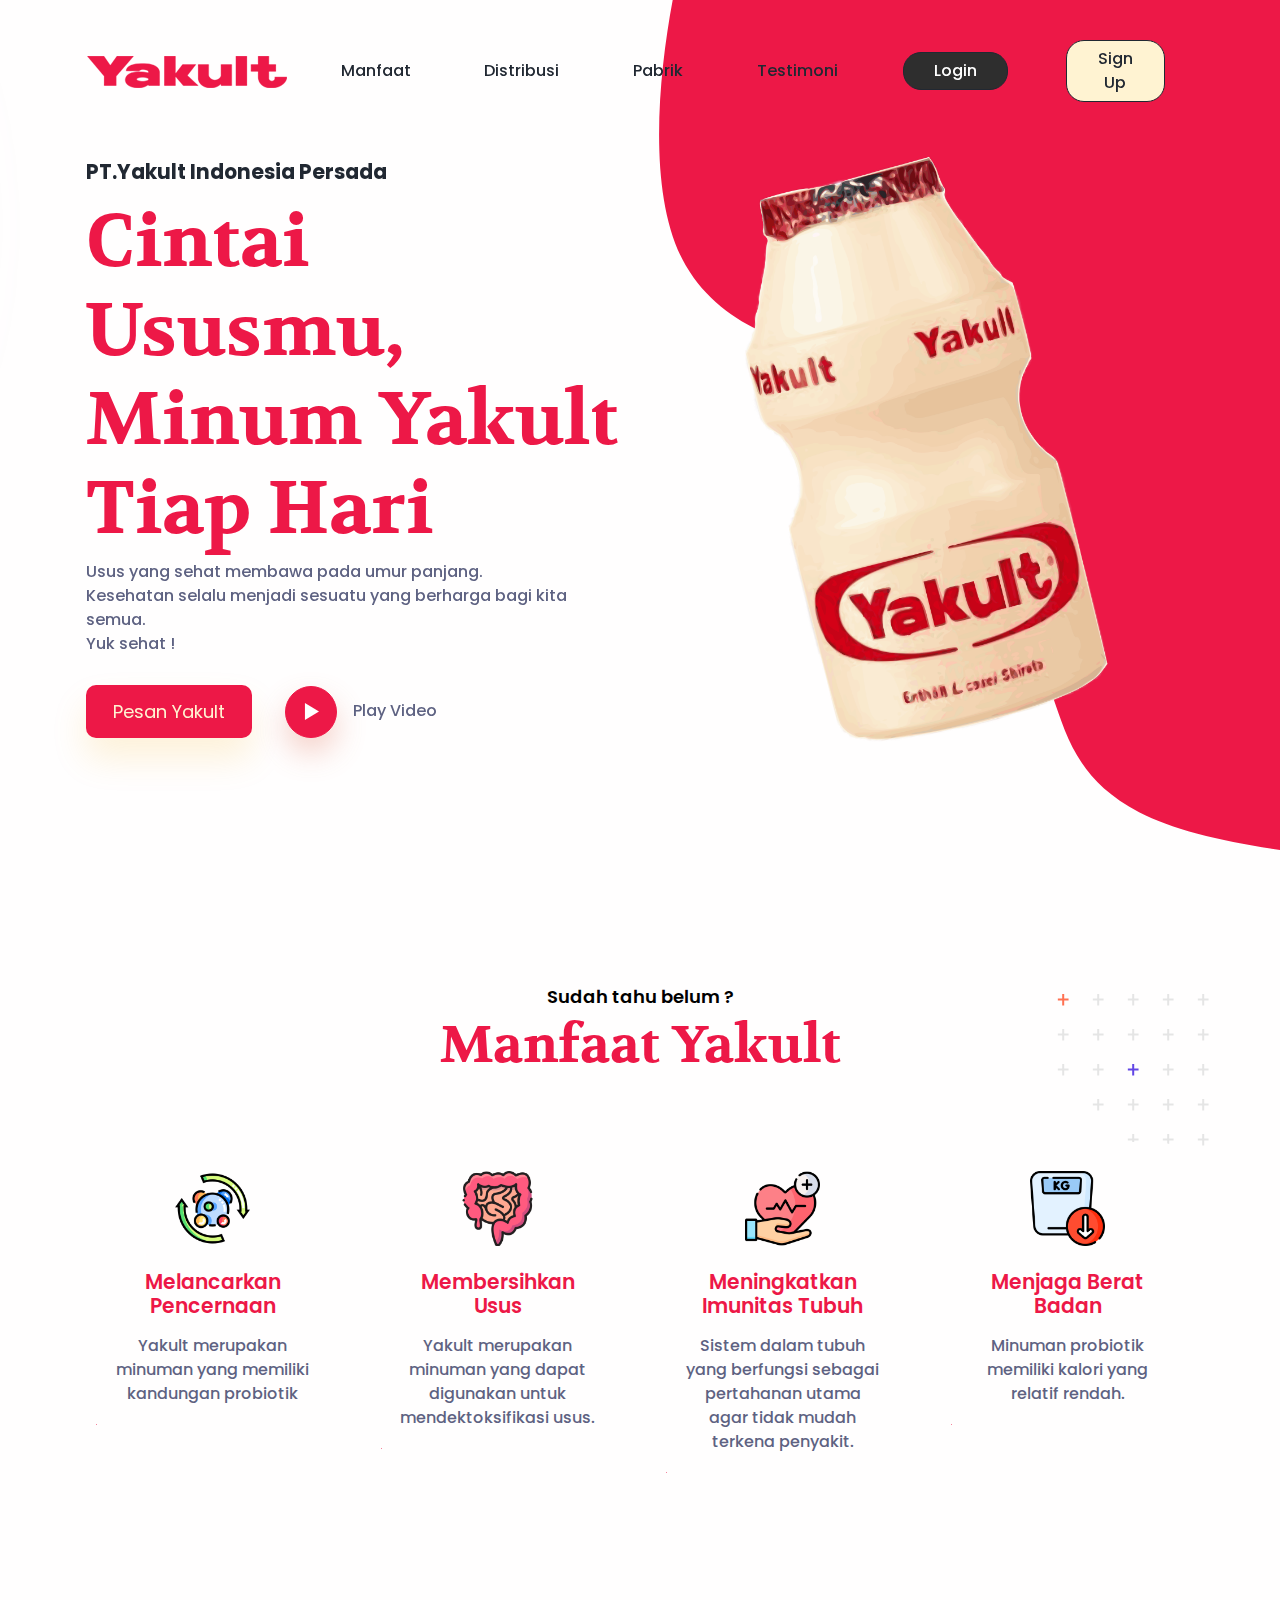
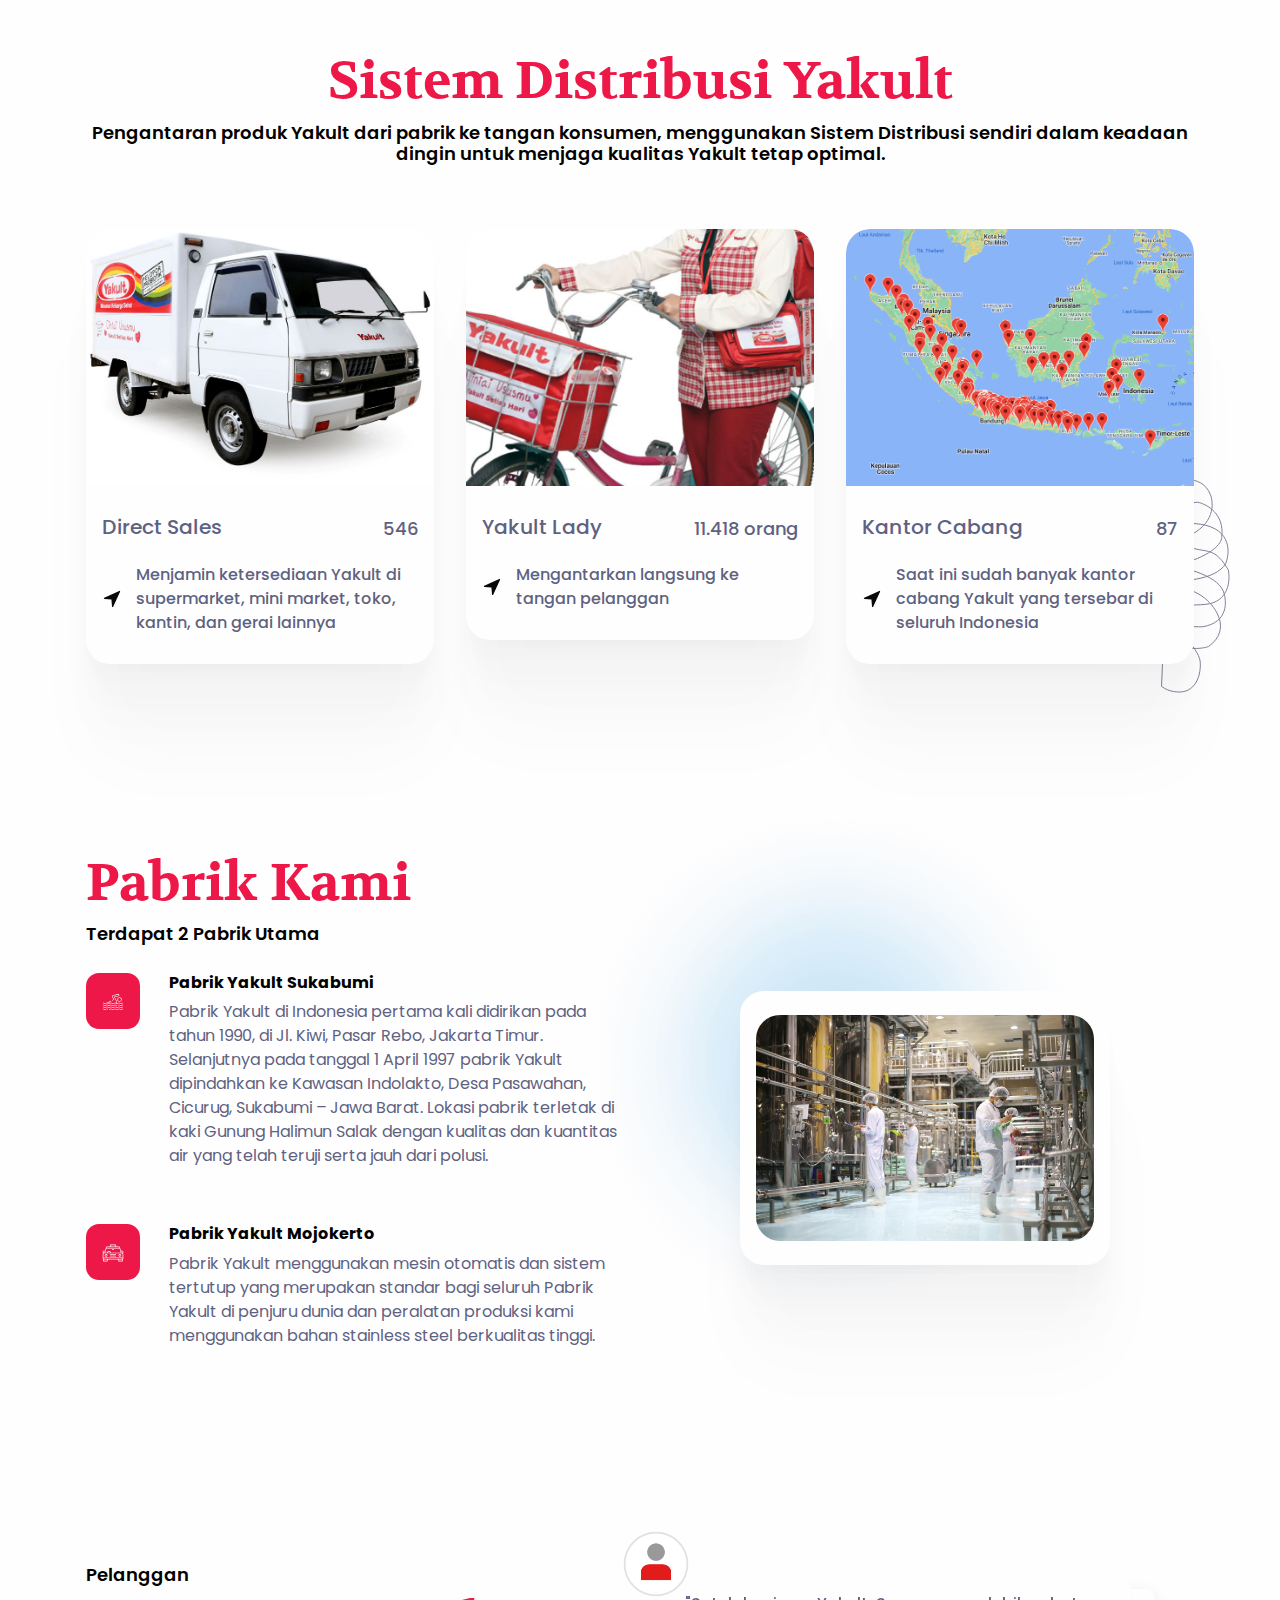
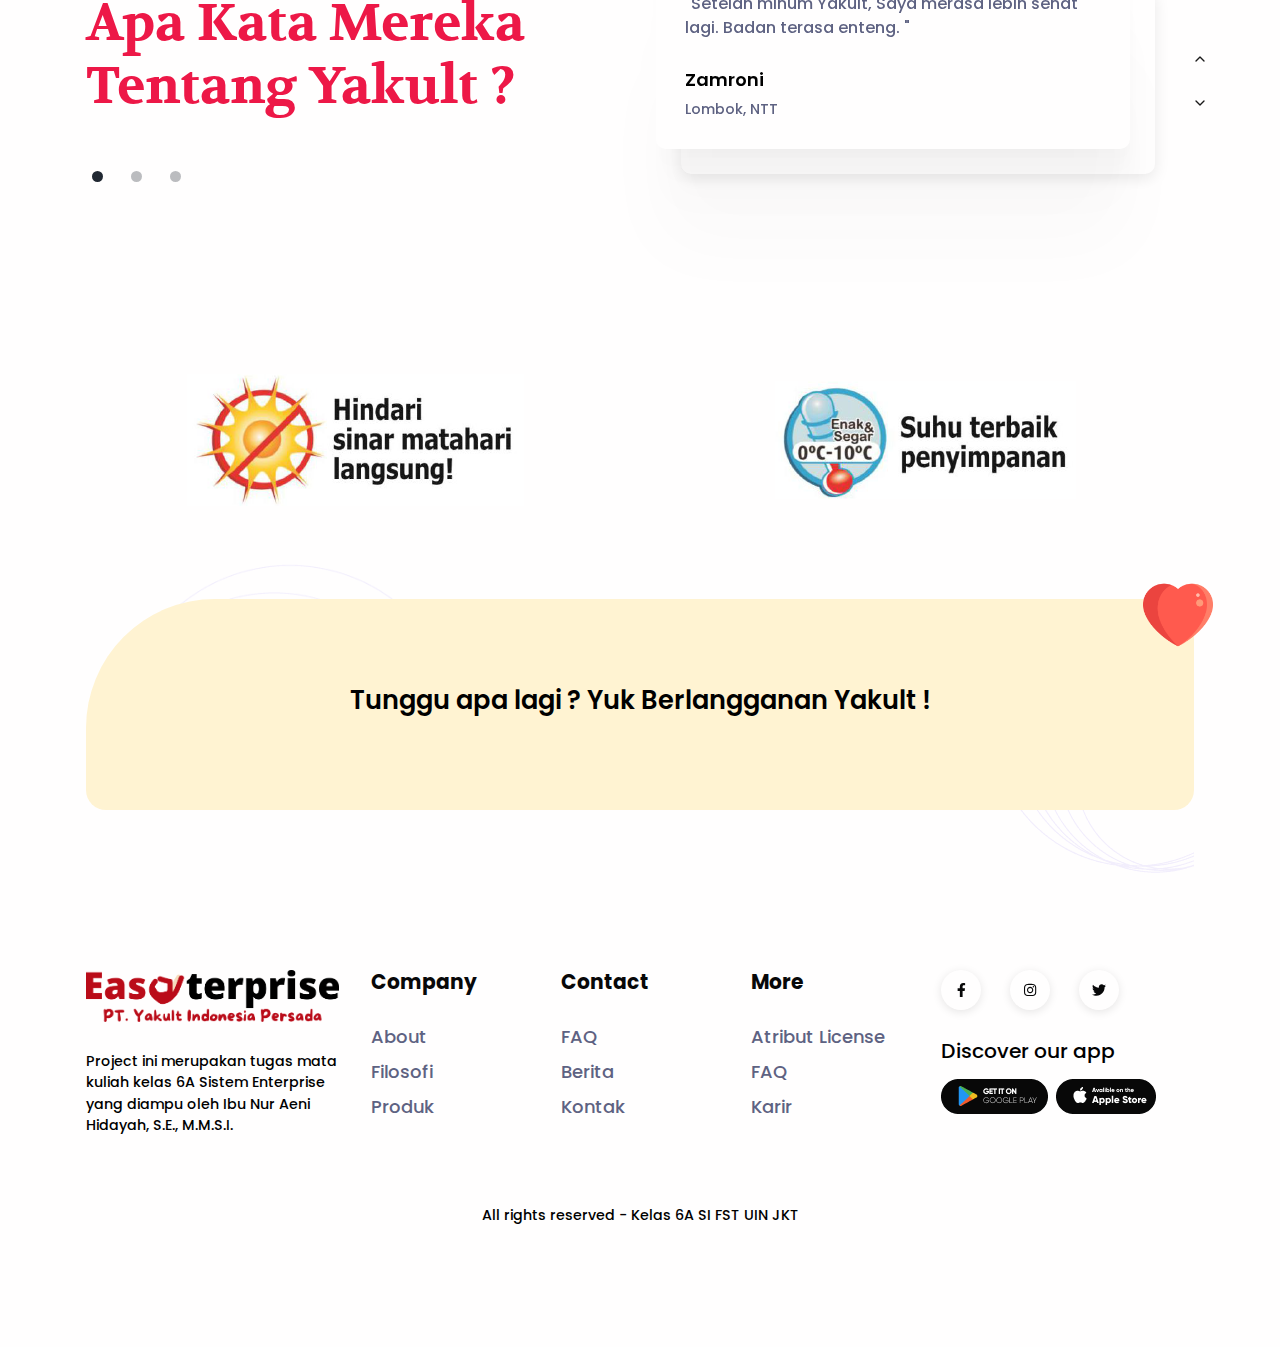
==== index.html @ 3571c94a "first commit" ====
<!DOCTYPE html>
<html lang="en-US" dir="ltr">

  <head>
    <meta charset="utf-8">
    <meta http-equiv="X-UA-Compatible" content="IE=edge">
    <meta name="viewport" content="width=device-width, initial-scale=1">


    <!-- ===============================================-->
    <!--    Document Title-->
    <!-- ===============================================-->
    <title>PT. Yakult Indonesia Persada - Easyterprise</title>


    <!-- ===============================================-->
    <!--    Favicons-->
    <!-- ===============================================-->
    <link rel="apple-touch-icon" sizes="180x180" href="assets/img/favicons/apple-touch-icon.png">
    <link rel="icon" type="image/png" sizes="32x32" href="assets/img/favicons/favicon-32x32.png">
    <link rel="icon" type="image/png" sizes="16x16" href="assets/img/favicons/favicon-16x16.png">
    <link rel="shortcut icon" type="image/x-icon" href="assets/img/favicons/favicon.ico">
    <link rel="manifest" href="assets/img/favicons/manifest.json">
    <meta name="msapplication-TileImage" content="assets/img/favicons/mstile-150x150.png">
    <meta name="theme-color" content="#ffffff">


    <!-- ===============================================-->
    <!--    Stylesheets-->
    <!-- ===============================================-->
    <link href="assets/css/theme.css" rel="stylesheet" />

  </head>


  <body>

    <!-- ===============================================-->
    <!--    Main Content-->
    <!-- ===============================================-->
    <main class="main" id="top">
      <nav class="navbar navbar-expand-lg navbar-light fixed-top py-5 d-block" data-navbar-on-scroll="data-navbar-on-scroll">
        <div class="container"><a class="navbar-brand" href="index.html"><img src="assets/img/yakultlogo.png" height="34" alt="logo" /></a>
          <button class="navbar-toggler" type="button" data-bs-toggle="collapse" data-bs-target="#navbarSupportedContent" aria-controls="navbarSupportedContent" aria-expanded="false" aria-label="Toggle navigation"><span class="navbar-toggler-icon"> </span></button>
          <div class="collapse navbar-collapse border-top border-lg-0 mt-4 mt-lg-0" id="navbarSupportedContent">
            <ul class="navbar-nav ms-auto pt-2 pt-lg-0 font-base align-items-lg-center align-items-start">
              <li class="nav-item px-3 px-xl-4"><a class="nav-link fw-medium" aria-current="page" href="#service">Manfaat</a></li>
              <li class="nav-item px-3 px-xl-4"><a class="nav-link fw-medium" aria-current="page" href="#destination">Distribusi</a></li>
              <li class="nav-item px-3 px-xl-4"><a class="nav-link fw-medium" aria-current="page" href="#booking">Pabrik</a></li>
              <li class="nav-item px-3 px-xl-4"><a class="nav-link fw-medium" aria-current="page" href="#testimonial">Testimoni</a></li>
              <li class="nav-item px-3 px-xl-4"><a class="btn btn-primary-invert2 btn-outline-dark order-1 order-lg-0 fw-medium" href="#!">Login</a></li>              
              <li class="nav-item px-3 px-xl-4"><a class="btn btn-primary-invert btn-outline-dark order-1 order-lg-0 fw-medium" href="#!">Sign Up</a></li>
              <!-- <li class="nav-item dropdown px-3 px-lg-0"> <a class="d-inline-block ps-0 py-2 pe-3 text-decoration-none dropdown-toggle fw-medium" href="#" id="navbarDropdown" role="button" data-bs-toggle="dropdown" aria-expanded="false">EN</a> -->
                <ul class="dropdown-menu dropdown-menu-end border-0 shadow-lg" style="border-radius:0.3rem;" aria-labelledby="navbarDropdown">
                  <li><a class="dropdown-item" href="#!">EN</a></li>
                  <li><a class="dropdown-item" href="#!">BN</a></li>
                </ul>
              </li>
            </ul>
          </div>
        </div>
      </nav>
      <section style="padding-top: 7rem;">
        <div class="bg-holder" style="background-image:url(assets/img/hero/hero-bg.svg);">
        </div>
        <!--/.bg-holder-->

        <div class="container">
          <div class="row align-items-center">
            <div class="col-md-5 col-lg-6 order-0 order-md-1 text-end"><img class="pt-7 pt-md-0 hero-img" src="assets/img/hero/yakult-hero2.png" alt="hero-header" /></div>
            <div class="col-md-7 col-lg-6 text-md-start text-center py-6">
              <h4 class="fw-bold text-dark mb-3">PT.Yakult Indonesia Persada</h4>
              <h1 class="hero-title">Cintai Ususmu, Minum Yakult Tiap Hari</h1>
              <p class="mb-4 fw-medium">Usus yang sehat membawa pada umur panjang.<br class="d-none d-xl-block" />Kesehatan selalu menjadi sesuatu yang berharga bagi kita semua.<br class="d-none d-xl-block" />Yuk sehat !</p>
              <div class="text-center text-md-start"> <a class="btn btn-primary btn-lg me-md-4 mb-3 mb-md-0 border-0 primary-btn-shadow" href="#!" role="button">Pesan Yakult</a>
                <div class="w-100 d-block d-md-none"></div><a href="#!" role="button" data-bs-toggle="modal" data-bs-target="#popupVideo"><span class="btn btn-danger round-btn-lg rounded-circle me-3 danger-btn-shadow"> <img src="assets/img/hero/play.svg" width="15" alt="paly"/></span></a><span class="fw-medium">Play Video</span>
                <div class="modal fade" id="popupVideo" tabindex="-1" aria-labelledby="popupVideo" aria-hidden="true">
                  <div class="modal-dialog modal-dialog-centered modal-lg">
                    <div class="modal-content">
                      <iframe class="rounded" style="width:100%;max-height:500px;" height="500px" src="https://www.youtube.com/embed/HJiXxdg0UJM" title="YouTube video player" allow="accelerometer; autoplay; clipboard-write; encrypted-media; gyroscope; picture-in-picture" allowfullscreen="allowfullscreen"></iframe>
                    </div>
                  </div>
                </div>
              </div>
            </div>
          </div>
        </div>
      </section>


      <!-- ============================================-->
      <!-- <section> begin ============================-->
      <section class="pt-5 pt-md-9" id="service">

        <div class="container">
          <div class="position-absolute z-index--1 end-0 d-none d-lg-block"><img src="assets/img/category/shape.svg" style="max-width: 200px" alt="service" /></div>
          <div class="mb-7 text-center">
            <h5 class="text-secondary">Sudah tahu belum ?</h5>
            <h3 class="fs-xl-10 fs-lg-8 fs-7 fw-bold font-cursive text-capitalize">Manfaat Yakult</h3>
          </div>
          <div class="row">
            <div class="col-lg-3 col-sm-6 mb-6">
              <div class="card service-card shadow-hover rounded-3 text-center align-items-center">
                <div class="card-body p-xxl-5 p-4"> <img src="assets/img/category/icon1.png" width="75" alt="Service" />
                  <h4 class="mb-3"><br>Melancarkan Pencernaan</h4>
                  <p class="mb-0 fw-medium">Yakult merupakan minuman yang memiliki kandungan probiotik</p>
                </div>
              </div>
            </div>
            <div class="col-lg-3 col-sm-6 mb-6">
              <div class="card service-card shadow-hover rounded-3 text-center align-items-center">
                <div class="card-body p-xxl-5 p-4"> <img src="assets/img/category/icon2.png" width="75" alt="Service" />
                  <h4 class="mb-3"><br>Membersihkan Usus</h4>
                  <p class="mb-0 fw-medium">Yakult merupakan minuman yang dapat digunakan untuk mendektoksifikasi usus.</p>
                </div>
              </div>
            </div>
            <div class="col-lg-3 col-sm-6 mb-6">
              <div class="card service-card shadow-hover rounded-3 text-center align-items-center">
                <div class="card-body p-xxl-5 p-4"> <img src="assets/img/category/icon3.png" width="75" alt="Service" />
                  <h4 class="mb-3"><br>Meningkatkan Imunitas Tubuh</h4>
                  <p class="mb-0 fw-medium">Sistem dalam tubuh yang berfungsi sebagai pertahanan utama agar tidak mudah terkena penyakit.</p>
                </div>
              </div>
            </div>
            <div class="col-lg-3 col-sm-6 mb-6">
              <div class="card service-card shadow-hover rounded-3 text-center align-items-center">
                <div class="card-body p-xxl-5 p-4"> <img src="assets/img/category/icon4.png" width="75" alt="Service" />
                  <h4 class="mb-3"><br>Menjaga Berat Badan</h4>
                  <p class="mb-0 fw-medium">Minuman probiotik memiliki kalori yang relatif rendah.</p>
                </div>
              </div>
            </div>
          </div>
        </div><!-- end of .container-->

      </section>
      <!-- <section> close ============================-->
      <!-- ============================================-->




      <!-- ============================================-->
      <!-- <section> begin ============================-->
      <section class="pt-5" id="destination">

        <div class="container">
          <div class="position-absolute start-100 bottom-0 translate-middle-x d-none d-xl-block ms-xl-n4"><img src="assets/img/dest/shape.svg" alt="destination" /></div>
          <div class="mb-7 text-center">
            <h3 class="fs-xl-10 fs-lg-8 fs-7 fw-bold font-cursive text-capitalize">Sistem Distribusi Yakult</h3>
            <h5 class="text-secondary">Pengantaran produk Yakult dari pabrik ke tangan konsumen, menggunakan Sistem Distribusi sendiri dalam keadaan dingin untuk menjaga kualitas Yakult tetap optimal.</h5>
          </div>
          <div class="row">
            <div class="col-md-4 mb-4">
              <div class="card overflow-hidden shadow"> <img class="card-img-top" src="assets/img/dest/dest1.jpg" alt="Rome, Italty" />
                <div class="card-body py-4 px-3">
                  <div class="d-flex flex-column flex-lg-row justify-content-between mb-3">
                    <h4 class="text-secondary fw-medium"><a class="link-900 text-decoration-none stretched-link" href="#!">Direct Sales</a></h4><span class="fs-1 fw-medium">546</span>
                  </div>
                  <div class="d-flex align-items-center"> <img src="assets/img/dest/navigation.svg" style="margin-right: 14px" width="20" alt="navigation" /><span class="fs-0 fw-medium">Menjamin ketersediaan Yakult di supermarket, mini market, toko, kantin, dan gerai lainnya</span></div>
                </div>
              </div>
            </div>
            <div class="col-md-4 mb-4">
              <div class="card overflow-hidden shadow"> <img class="card-img-top" src="assets/img/dest/dest2b.png" alt="London, UK" />
                <div class="card-body py-4 px-3">
                  <div class="d-flex flex-column flex-lg-row justify-content-between mb-3">
                    <h4 class="text-secondary fw-medium"><a class="link-900 text-decoration-none stretched-link" href="#!">Yakult Lady</a></h4><span class="fs-1 fw-medium">11.418 orang</span>
                  </div>
                  <div class="d-flex align-items-center"> <img src="assets/img/dest/navigation.svg" style="margin-right: 14px" width="20" alt="navigation" /><span class="fs-0 fw-medium">Mengantarkan langsung ke tangan pelanggan</span></div>
                </div>
              </div>
            </div>
            <div class="col-md-4 mb-4">
              <div class="card overflow-hidden shadow"> <img class="card-img-top" src="assets/img/dest/dest3b.png" alt="Full Europe" />
                <div class="card-body py-4 px-3">
                  <div class="d-flex flex-column flex-lg-row justify-content-between mb-3">
                    <h4 class="text-secondary fw-medium"><a class="link-900 text-decoration-none stretched-link" href="#!">Kantor Cabang</a></h4><span class="fs-1 fw-medium">87</span>
                  </div>
                  <div class="d-flex align-items-center"> <img src="assets/img/dest/navigation.svg" style="margin-right: 14px" width="20" alt="navigation" /><span class="fs-0 fw-medium">Saat ini sudah banyak kantor cabang Yakult yang tersebar di seluruh Indonesia</span></div>
                </div>
              </div>
            </div>
          </div>
        </div><!-- end of .container-->

      </section>
      <!-- <section> close ============================-->
      <!-- ============================================-->




      <!-- ============================================-->
      <!-- <section> begin ============================-->
      <section id="booking">

        <div class="container">
          <div class="row align-items-center">
            <div class="col-lg-6">
              <div class="mb-4 text-start">
                <h3 class="fs-xl-10 fs-lg-8 fs-7 fw-bold font-cursive text-capitalize">Pabrik Kami</h3>
                <h5 class="text-secondary">Terdapat 2 Pabrik Utama</h5>
              </div>
              <div class="d-flex align-items-start mb-5">
                <div class="bg-danger me-sm-4 me-3 p-3" style="border-radius: 13px"> <img src="assets/img/steps/water-sport.svg" width="22" alt="steps" /></div>
                <div class="flex-1">
                  <h5 class="text-secondary fw-bold fs-0">Pabrik Yakult Sukabumi </h5>
                  <p>Pabrik Yakult di Indonesia pertama kali didirikan pada tahun 1990, di Jl. Kiwi, Pasar Rebo, Jakarta Timur. Selanjutnya pada tanggal 1 April 1997 pabrik Yakult dipindahkan ke Kawasan Indolakto, Desa Pasawahan, Cicurug, Sukabumi – Jawa Barat. Lokasi pabrik terletak di kaki Gunung Halimun Salak dengan kualitas dan kuantitas air yang telah teruji serta jauh dari polusi.</p>
                </div>
              </div>
              <div class="d-flex align-items-start mb-5">
                <div class="bg-danger me-sm-4 me-3 p-3" style="border-radius: 13px"> <img src="assets/img/steps/taxi.svg" width="22" alt="steps" /></div>
                <div class="flex-1">
                  <h5 class="text-secondary fw-bold fs-0">Pabrik Yakult Mojokerto                  </h5>
                  <p>Pabrik Yakult menggunakan mesin otomatis dan sistem tertutup yang merupakan standar bagi seluruh Pabrik Yakult di penjuru dunia dan peralatan produksi kami menggunakan bahan stainless steel berkualitas tinggi.</p>
                </div>
              </div>
            </div>
            <div class="col-lg-6 d-flex justify-content-center align-items-start">
              <div class="card position-relative shadow" style="max-width: 370px;">
                <div class="position-absolute z-index--1 me-10 me-xxl-0" style="right:-160px;top:-210px;"> <img src="assets/img/steps/bg.png" style="max-width:550px;" alt="shape" /></div>
                <div class="card-body p-3"> <img class="mb-2 mt-2 rounded-2 w-100" src="assets/img/steps/booking-img3.jpg" alt="booking" />
                  <!-- <div>
                    <h5 class="fw-medium">Trip To Greece</h5>
                    <p class="fs--1 mb-3 fw-medium">14-29 June | by Robbin joseph</p>
                    <div class="icon-group mb-4"> <span class="btn icon-item"> <img src="assets/img/steps/leaf.svg" alt=""/></span><span class="btn icon-item"> <img src="assets/img/steps/map.svg" alt=""/></span><span class="btn icon-item"> <img src="assets/img/steps/send.svg" alt=""/></span>
                    </div>
                    <div class="d-flex align-items-center justify-content-between">
                      <div class="d-flex align-items-center mt-n1"><img class="me-3" src="assets/img/steps/building.svg" width="18" alt="building" /><span class="fs--1 fw-medium">24 people going</span></div>
                      <div class="show-onhover position-relative">
                        <div class="card hideEl shadow position-absolute end-0 start-xl-50 bottom-100 translate-xl-middle-x ms-3" style="width: 260px;border-radius:18px;">
                          <div class="card-body py-3">
                            <div class="d-flex">
                              <div style="margin-right: 10px"> <img class="rounded-circle" src="assets/img/steps/favorite-placeholder.png" width="50" alt="favorite" /></div>
                              <div>
                                <p class="fs--1 mb-1 fw-medium">Ongoing </p>
                                <h5 class="fw-medium mb-3">Trip to rome</h5>
                                <h6 class="fs--1 fw-medium mb-2"><span>40%</span> completed</h6>
                                <div class="progress" style="height: 6px;">
                                  <div class="progress-bar" role="progressbar" style="width: 40%;" aria-valuenow="25" aria-valuemin="0" aria-valuemax="100"></div>
                                </div>
                              </div>
                            </div>
                          </div>
                        </div>
                        <button class="btn"> <img src="assets/img/steps/heart.svg" width="20" alt="step" /></button>
                      </div>
                    </div>
                  </div> -->
                </div>
              </div>
            </div>
          </div>
        </div><!-- end of .container-->

      </section>
      <!-- <section> close ============================-->
      <!-- ============================================-->




      <!-- ============================================-->
      <!-- <section> begin ============================-->
      <section id="testimonial">

        <div class="container">
          <div class="row">
            <div class="col-lg-5">
              <div class="mb-8 text-start">
                <h5 class="text-secondary">Pelanggan</h5>
                <h3 class="fs-xl-10 fs-lg-8 fs-7 fw-bold font-cursive text-capitalize">Apa Kata Mereka tentang Yakult ?</h3>
              </div>
            </div>
            <div class="col-lg-1"></div>
            <div class="col-lg-6">
              <div class="pe-7 ps-5 ps-lg-0">
                <div class="carousel slide carousel-fade position-static" id="testimonialIndicator" data-bs-ride="carousel">
                  <div class="carousel-indicators">
                    <button class="active" type="button" data-bs-target="#testimonialIndicator" data-bs-slide-to="0" aria-current="true" aria-label="Testimonial 0"></button>
                    <button class="false" type="button" data-bs-target="#testimonialIndicator" data-bs-slide-to="1" aria-current="true" aria-label="Testimonial 1"></button>
                    <button class="false" type="button" data-bs-target="#testimonialIndicator" data-bs-slide-to="2" aria-current="true" aria-label="Testimonial 2"></button>
                  </div>
                  <div class="carousel-inner">
                    <div class="carousel-item position-relative active">
                      <div class="card shadow" style="border-radius:10px;">
                        <div class="position-absolute start-0 top-0 translate-middle"> <img class="rounded-circle fit-cover" src="assets/img/testimonial/author.png" height="65" width="65" alt="" /></div>
                        <div class="card-body p-4">
                          <p class="fw-medium mb-4">&quot;Setelah minum Yakult, Saya merasa lebih sehat lagi. Badan terasa enteng. &quot;</p>
                          <h5 class="text-secondary">Zamroni</h5>
                          <p class="fw-medium fs--1 mb-0">Lombok, NTT</p>
                        </div>
                      </div>
                      <div class="card shadow-sm position-absolute top-0 z-index--1 mb-3 w-100 h-100" style="border-radius:10px;transform:translate(25px, 25px)"> </div>
                    </div>
                    <div class="carousel-item position-relative ">
                      <div class="card shadow" style="border-radius:10px;">
                        <div class="position-absolute start-0 top-0 translate-middle"> <img class="rounded-circle fit-cover" src="assets/img/testimonial/author.png" height="65" width="65" alt="" /></div>
                        <div class="card-body p-4">
                          <p class="fw-medium mb-4">&quot;Pencernaan saya lebih baik. Metabolisme menjadi lancar. Keluarga saya berlangganan Yakult. &quot;</p>
                          <h5 class="text-secondary">Jasmin</h5>
                          <p class="fw-medium fs--1 mb-0">Bogor, Jawa Barat</p>
                        </div>
                      </div>
                      <div class="card shadow-sm position-absolute top-0 z-index--1 mb-3 w-100 h-100" style="border-radius:10px;transform:translate(25px, 25px)"> </div>
                    </div>
                    <div class="carousel-item position-relative ">
                      <div class="card shadow" style="border-radius:10px;">
                        <div class="position-absolute start-0 top-0 translate-middle"> <img class="rounded-circle fit-cover" src="assets/img/testimonial/author.png" height="65" width="65" alt="" /></div>
                        <div class="card-body p-4">
                          <p class="fw-medium mb-4">&quot;Saya Sangat Suka Sekali Yakult. Rasanya enak sekali. Pengen terus minum setiap hari.&quot;</p>
                          <h5 class="text-secondary">Ayu</h5>
                          <p class="fw-medium fs--1 mb-0">Ciputat, Tangerang Selatan</p>
                        </div>
                      </div>
                      <div class="card shadow-sm position-absolute top-0 z-index--1 mb-3 w-100 h-100" style="border-radius:10px;transform:translate(25px, 25px)"> </div>
                    </div>
                  </div>
                  <div class="carousel-navigation d-flex flex-column flex-between-center position-absolute end-0 top-lg-50 bottom-0 translate-middle-y z-index-1 me-3 me-lg-0" style="height:60px;width:20px;">
                    <button class="carousel-control-prev position-static" type="button" data-bs-target="#testimonialIndicator" data-bs-slide="prev"><img src="assets/img/icons/up.svg" width="16" alt="icon" /></button>
                    <button class="carousel-control-next position-static" type="button" data-bs-target="#testimonialIndicator" data-bs-slide="next"><img src="assets/img/icons/down.svg" width="16" alt="icon" /></button>
                  </div>
                </div>
              </div>
            </div>
          </div>
        </div><!-- end of .container-->

      </section>
      <!-- <section> close ============================-->
      <!-- ============================================-->


      <div class="position-relative pt-9 pt-lg-8 pb-6 pb-lg-8">
        <div class="container">
          <div class="row row-cols-lg-2 row-cols-md-3 row-cols-2 flex-center">
            <div class="col">
              <div class="card shadow-hover mb-4" style="border-radius:10px;">
                <div class="card-body text-center"> <img class="img-fluid" src="assets/img/partner/1.png" alt="" /></div>
              </div>
            </div>
            <div class="col">
              <div class="card shadow-hover mb-4" style="border-radius:10px;">
                <div class="card-body text-center"> <img class="img-fluid" src="assets/img/partner/2.png" alt="" /></div>
              </div>
            <!-- </div>
            <div class="col">
              <div class="card shadow-hover mb-4" style="border-radius:10px;">
                <div class="card-body text-center"> <img class="img-fluid" src="assets/img/partner/3.png" alt="" /></div>
              </div>
            </div>
            <div class="col">
              <div class="card shadow-hover mb-4" style="border-radius:10px;">
                <div class="card-body text-center"> <img class="img-fluid" src="assets/img/partner/4.png" alt="" /></div>
              </div>
            </div>
            <div class="col">
              <div class="card shadow-hover mb-4" style="border-radius:10px;">
                <div class="card-body text-center"> <img class="img-fluid" src="assets/img/partner/5.png" alt="" /></div>
              </div>
            </div> -->
          </div>
        </div>
      </div>


      <!-- ============================================-->
      <!-- <section> begin ============================-->
      <section class="pt-6">

        <div class="container">
          <div class="py-8 px-5 position-relative text-center" style="background-color: #fff3d2;border-radius: 129px 20px 20px 20px;">
            <div class="position-absolute start-100 top-0 translate-middle ms-md-n3 ms-n4 mt-3"> <img src="assets/img/cta/send.png" style="max-width:70px;" alt="send icon" /></div>
            <div class="position-absolute end-0 top-0 z-index--1"> <img src="assets/img/cta/shape-bg2.png" width="264" alt="cta shape" /></div>
            <div class="position-absolute start-0 bottom-0 ms-3 z-index--1 d-none d-sm-block"> <img src="assets/img/cta/shape-bg1.png" style="max-width: 340px;" alt="cta shape" /></div>
            <div class="row justify-content-center">
              <div class="col-lg-8 col-md-10">
                <h2 class="text-secondary lh-1-7">Tunggu apa lagi ? Yuk Berlangganan Yakult !</h2>
                <!-- <form class="row g-3 align-items-center w-lg-75 mx-auto">
                  <div class="col-sm">
                    <div class="input-group-icon">
                      <input class="form-control form-little-squirrel-control" type="email" placeholder="Enter email " aria-label="email" /><img class="input-box-icon" src="assets/img/cta/mail.svg" width="17" alt="mail" />
                    </div>
                  </div>
                  <div class="col-sm-auto">
                    <button class="btn btn-danger orange-gradient-btn fs--1">Subscribe</button>
                  </div>
                </form> -->
              </div>
            </div>
          </div>
        </div><!-- end of .container-->

      </section>
      <!-- <section> close ============================-->
      <!-- ============================================-->




      <!-- ============================================-->
      <!-- <section> begin ============================-->
      <section class="pb-0 pb-lg-4">

        <div class="container">
          <div class="row">
            <div class="col-lg-3 col-md-7 col-12 mb-4 mb-md-6 mb-lg-0 order-0"> <img class="mb-4 w-100" src="assets/img/logoeasyterprise.png" alt="jadoo" />
              <p class="fs--1 text-secondary mb-0 fw-medium ">Project ini merupakan tugas mata kuliah kelas 6A Sistem Enterprise yang diampu oleh Ibu Nur Aeni Hidayah, S.E., M.M.S.I.
              </p>
            </div>
            <div class="col-lg-2 col-md-4 mb-4 mb-lg-0 order-lg-1 order-md-2">
              <h4 class="footer-heading-color fw-bold font-sans-serif mb-3 mb-lg-4">Company</h4>
              <ul class="list-unstyled mb-0">
                <li class="mb-2"><a class="link-900 fs-1 fw-medium text-decoration-none" href="about.html">About</a></li>
                <li class="mb-2"><a class="link-900 fs-1 fw-medium text-decoration-none" href="https://yakult.co.id/filosofi-yakult">Filosofi</a></li>
                <li class="mb-2"><a class="link-900 fs-1 fw-medium text-decoration-none" href="https://yakult.co.id/produk">Produk</a></li>
              </ul>
            </div>
            <div class="col-lg-2 col-md-4 mb-4 mb-lg-0 order-lg-2 order-md-3">
              <h4 class="footer-heading-color fw-bold font-sans-serif mb-3 mb-lg-4">Contact</h4>
              <ul class="list-unstyled mb-0">
                <li class="mb-2"><a class="link-900 fs-1 fw-medium text-decoration-none" href="https://yakult.co.id/faq-yakult">FAQ</a></li>
                <li class="mb-2"><a class="link-900 fs-1 fw-medium text-decoration-none" href="https://yakult.co.id/channel/berita">Berita</a></li>
                <li class="mb-2"><a class="link-900 fs-1 fw-medium text-decoration-none" href="https://yakult.co.id/kontak">Kontak</a></li>
              </ul>
            </div>
            <div class="col-lg-2 col-md-4 mb-4 mb-lg-0 order-lg-3 order-md-4">
              <h4 class="footer-heading-color fw-bold font-sans-serif mb-3 mb-lg-4">More</h4>
              <ul class="list-unstyled mb-0">
                <li class="mb-2"><a class="link-900 fs-1 fw-medium text-decoration-none" href="atribut.html">Atribut License</a></li>
                <li class="mb-2"><a class="link-900 fs-1 fw-medium text-decoration-none" href="https://yakult.co.id/faq-yakult">FAQ</a></li>
                <li class="mb-2"><a class="link-900 fs-1 fw-medium text-decoration-none" href="https://yakult.co.id/karir">Karir</a></li>
              </ul>
            </div>
            <div class="col-lg-3 col-md-5 col-12 mb-4 mb-md-6 mb-lg-0 order-lg-4 order-md-1">
              <div class="icon-group mb-4"> <a class="text-decoration-none icon-item shadow-social" id="facebook" href="#!"><i class="fab fa-facebook-f"> </i></a><a class="text-decoration-none icon-item shadow-social" id="instagram" href="#!"><i class="fab fa-instagram"> </i></a><a class="text-decoration-none icon-item shadow-social" id="twitter" href="#!"><i class="fab fa-twitter"> </i></a></div>
              <h4 class="fw-medium font-sans-serif text-secondary mb-3">Discover our app</h4>
              <div class="d-flex align-items-center"> <a href="#!"> <img class="me-2" src="assets/img/play-store.png" alt="play store" /></a><a href="#!"> <img src="assets/img/apple-store.png" alt="apple store" /></a></div>
            </div>
          </div>
        </div><!-- end of .container-->

      </section>
      <!-- <section> close ============================-->
      <!-- ============================================-->


      <div class="py-5 text-center">
        <p class="mb-0 text-secondary fs--1 fw-medium">All rights reserved - Kelas 6A SI FST UIN JKT</p>
      </div>
    </main>
    <!-- ===============================================-->
    <!--    End of Main Content-->
    <!-- ===============================================-->




    <!-- ===============================================-->
    <!--    JavaScripts-->
    <!-- ===============================================-->
    <script src="vendors/@popperjs/popper.min.js"></script>
    <script src="vendors/bootstrap/bootstrap.min.js"></script>
    <script src="vendors/is/is.min.js"></script>
    <script src="https://polyfill.io/v3/polyfill.min.js?features=window.scroll"></script>
    <script src="vendors/fontawesome/all.min.js"></script>
    <script src="assets/js/theme.js"></script>

    <link href="https://fonts.googleapis.com/css2?family=Poppins:wght@400;500;600;700&amp;family=Volkhov:wght@700&amp;display=swap" rel="stylesheet">
  </body>

</html>
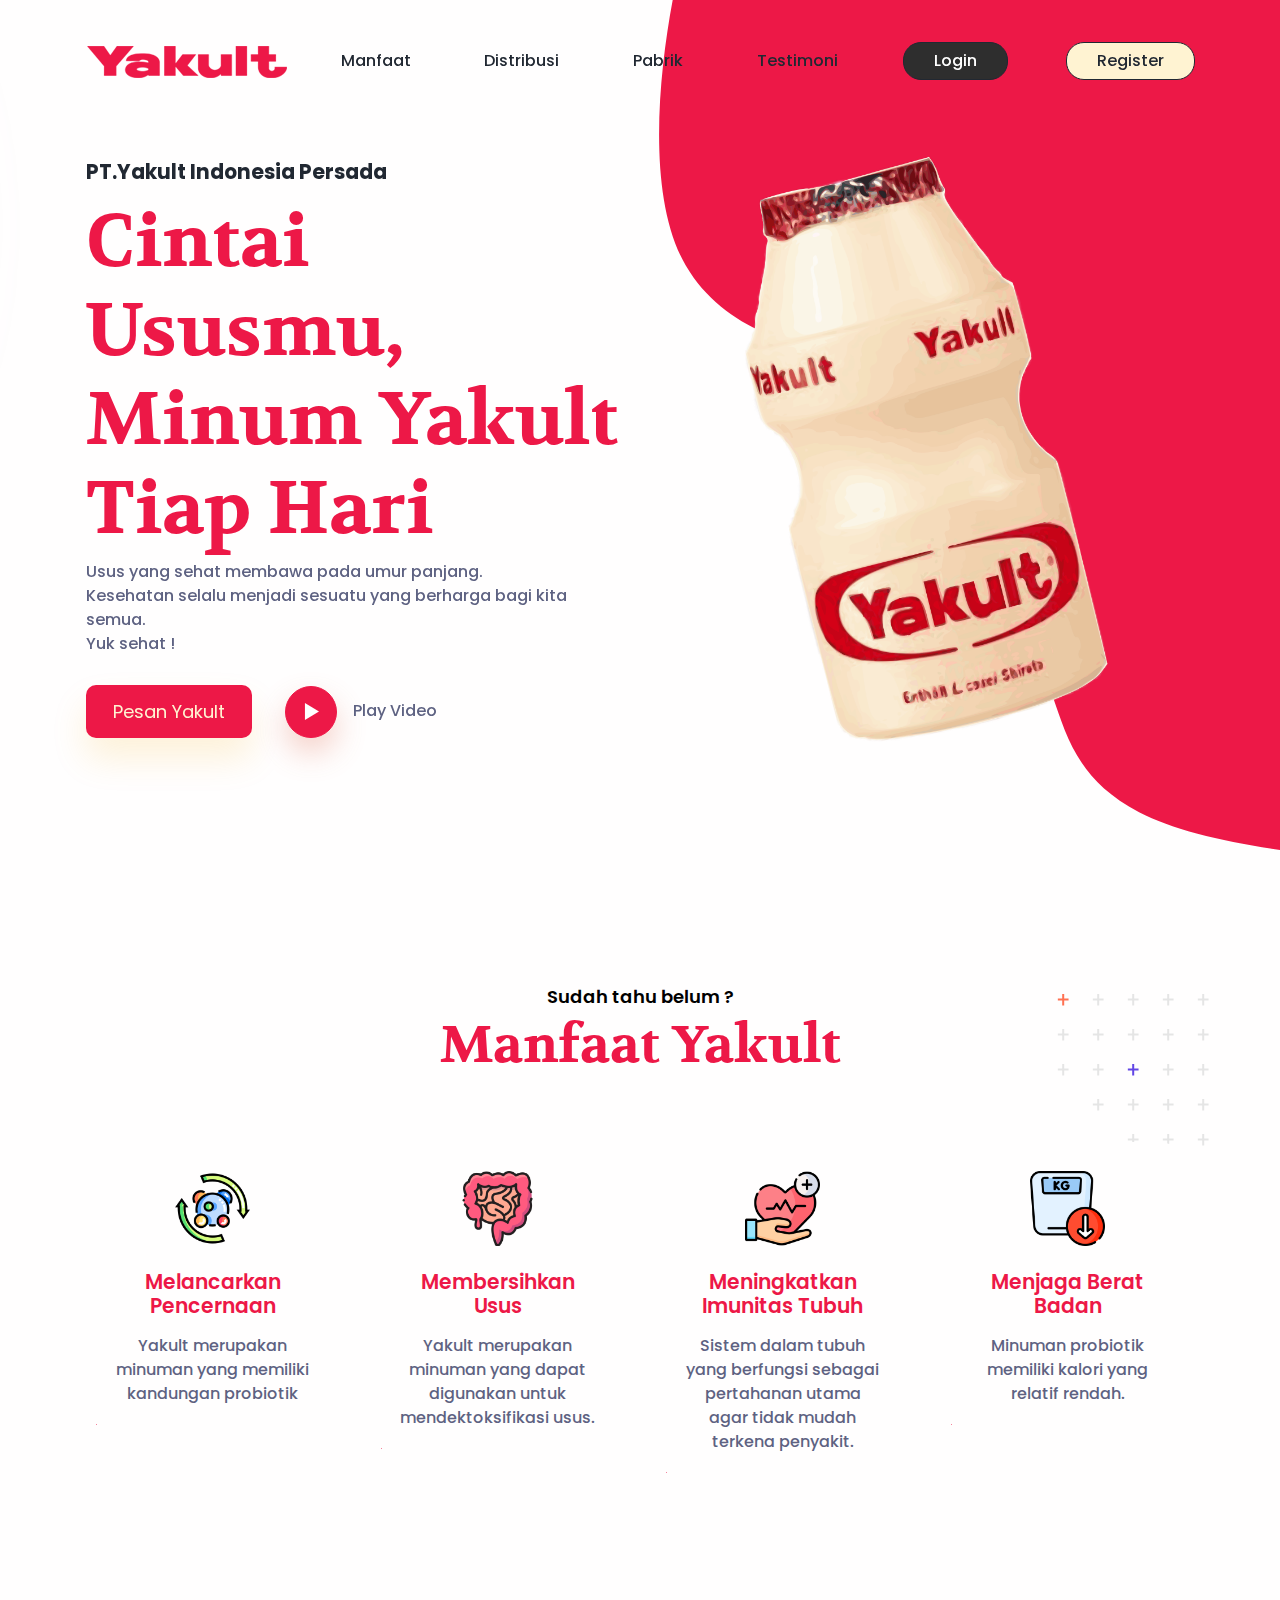
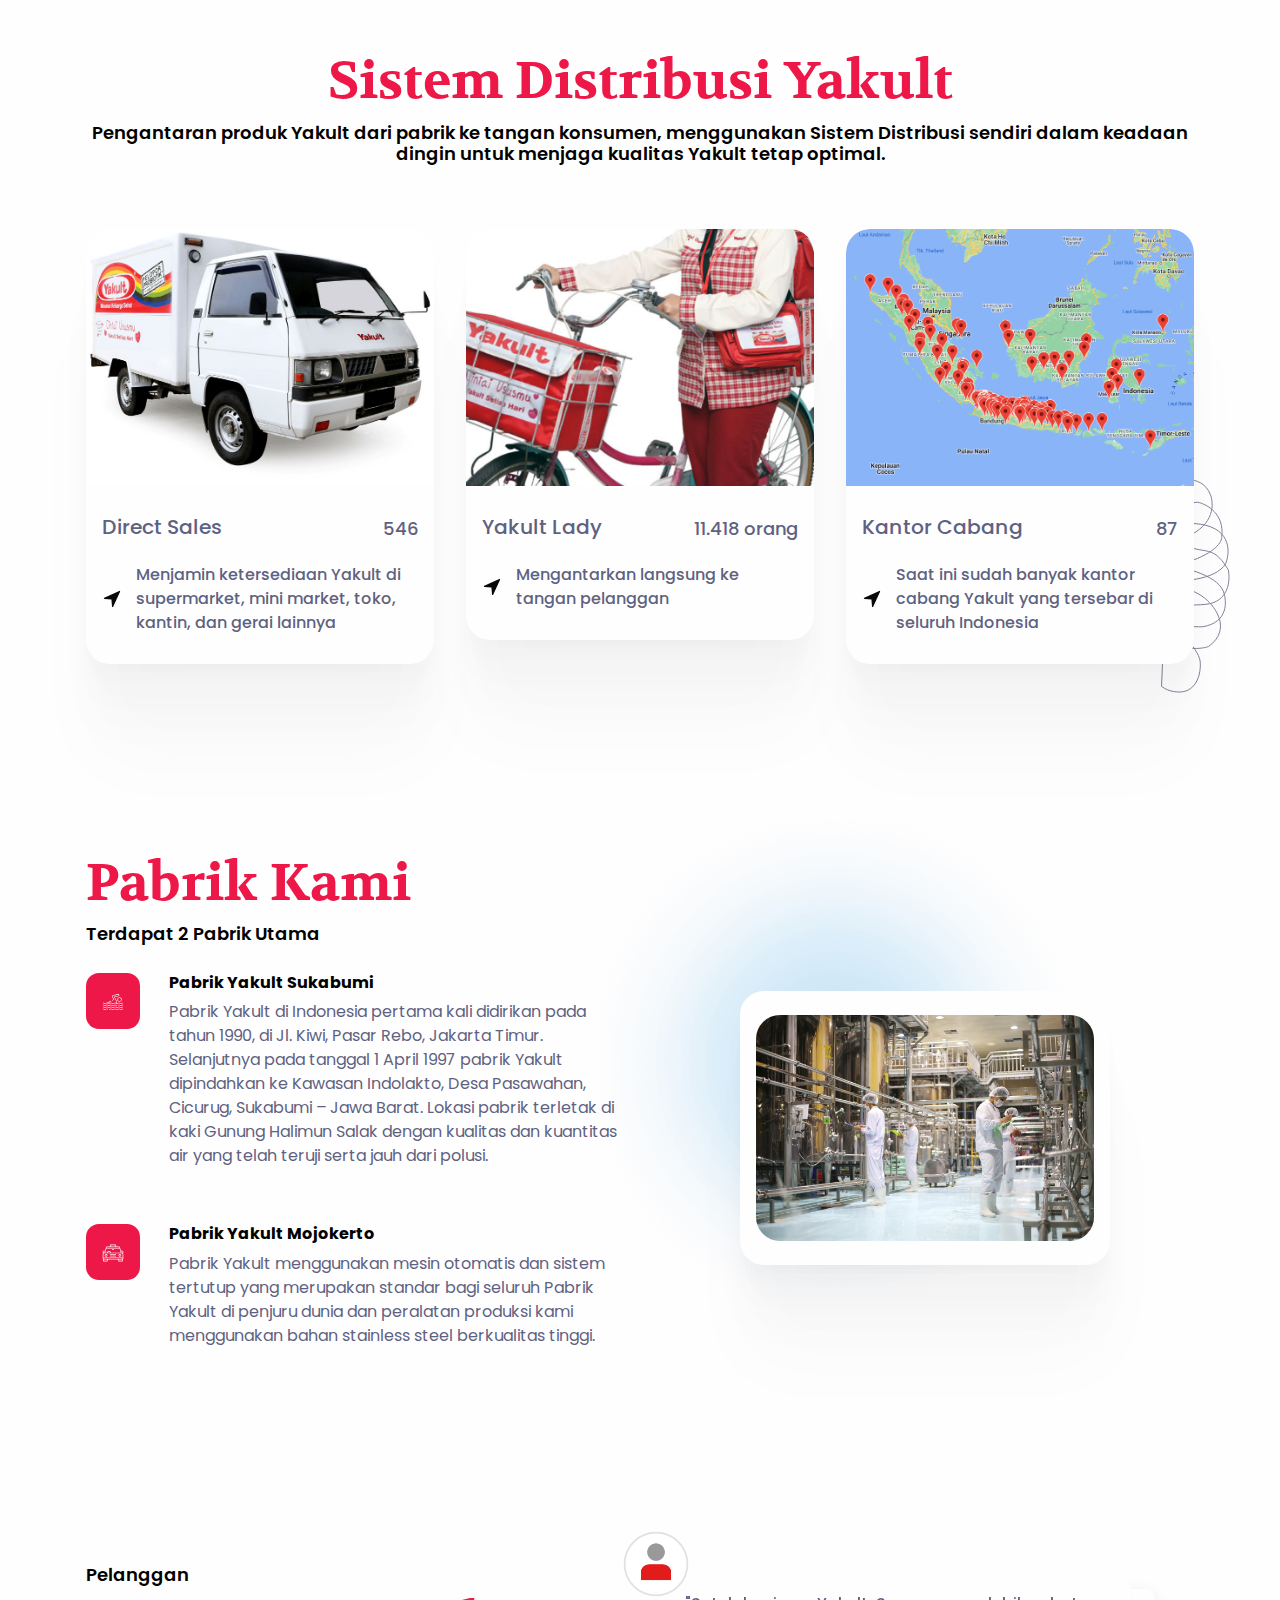
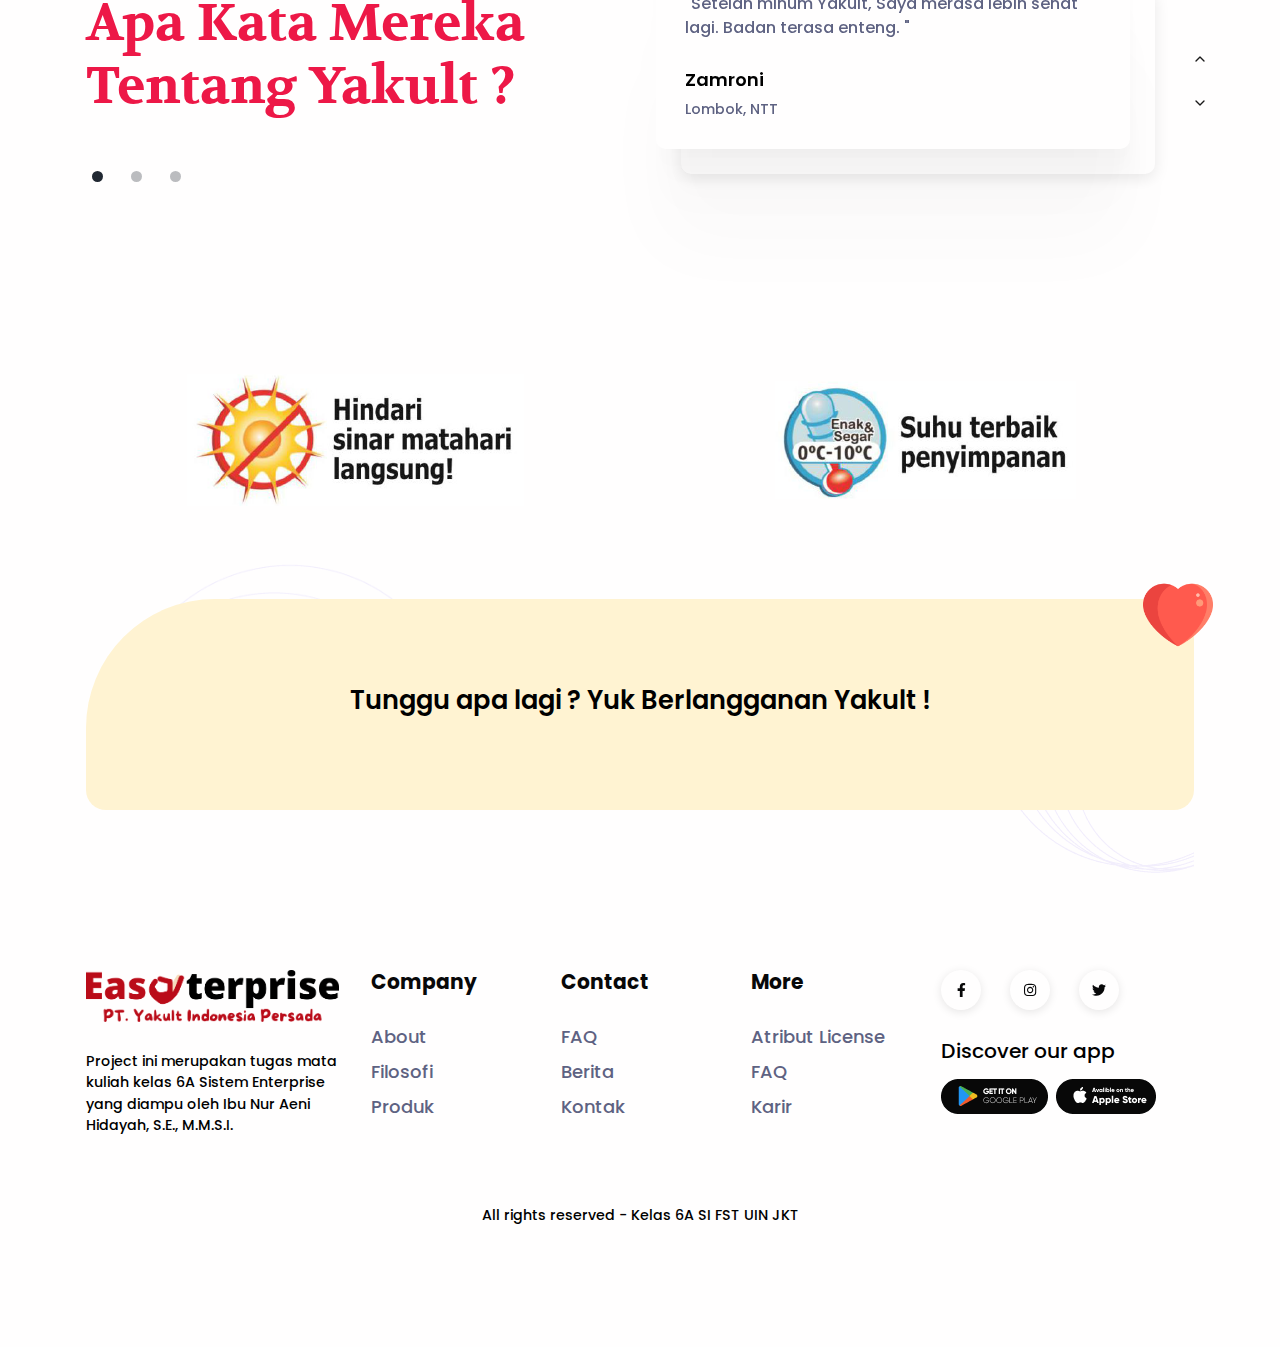
==== commit 2719ca9c: "login dan meta data" ====
--- a/index.html
+++ b/index.html
@@ -10,7 +10,7 @@
     <!-- ===============================================-->
     <!--    Document Title-->
     <!-- ===============================================-->
-    <title>PT. Yakult Indonesia Persada - Easyterprise</title>
+    <title>Easyterprise 6A - PT. Yakult Indonesia Persada</title>
 
 
     <!-- ===============================================-->
@@ -21,6 +21,7 @@
     <link rel="icon" type="image/png" sizes="16x16" href="assets/img/favicons/favicon-16x16.png">
     <link rel="shortcut icon" type="image/x-icon" href="assets/img/favicons/favicon.ico">
     <link rel="manifest" href="assets/img/favicons/manifest.json">
+    <meta name="google-site-verification" content="OyjxpifegGpp_d7Gc7YvnJKmV_GLB60TObw3u87QRos" />
     <meta name="msapplication-TileImage" content="assets/img/favicons/mstile-150x150.png">
     <meta name="theme-color" content="#ffffff">
 
@@ -48,8 +49,8 @@
               <li class="nav-item px-3 px-xl-4"><a class="nav-link fw-medium" aria-current="page" href="#destination">Distribusi</a></li>
               <li class="nav-item px-3 px-xl-4"><a class="nav-link fw-medium" aria-current="page" href="#booking">Pabrik</a></li>
               <li class="nav-item px-3 px-xl-4"><a class="nav-link fw-medium" aria-current="page" href="#testimonial">Testimoni</a></li>
-              <li class="nav-item px-3 px-xl-4"><a class="btn btn-primary-invert2 btn-outline-dark order-1 order-lg-0 fw-medium" href="#!">Login</a></li>              
-              <li class="nav-item px-3 px-xl-4"><a class="btn btn-primary-invert btn-outline-dark order-1 order-lg-0 fw-medium" href="#!">Sign Up</a></li>
+              <li class="nav-item px-3 px-xl-4"><a class="btn btn-primary-invert2 btn-outline-dark order-1 order-lg-0 fw-medium" href="https://erp.easyterprise.my.id/login">Login</a></li>              
+              <li class="nav-item px-3 px-xl-4"><a class="btn btn-primary-invert btn-outline-dark order-1 order-lg-0 fw-medium" href="https://erp.easyterprise.my.id/register">Register</a></li>
               <!-- <li class="nav-item dropdown px-3 px-lg-0"> <a class="d-inline-block ps-0 py-2 pe-3 text-decoration-none dropdown-toggle fw-medium" href="#" id="navbarDropdown" role="button" data-bs-toggle="dropdown" aria-expanded="false">EN</a> -->
                 <ul class="dropdown-menu dropdown-menu-end border-0 shadow-lg" style="border-radius:0.3rem;" aria-labelledby="navbarDropdown">
                   <li><a class="dropdown-item" href="#!">EN</a></li>
